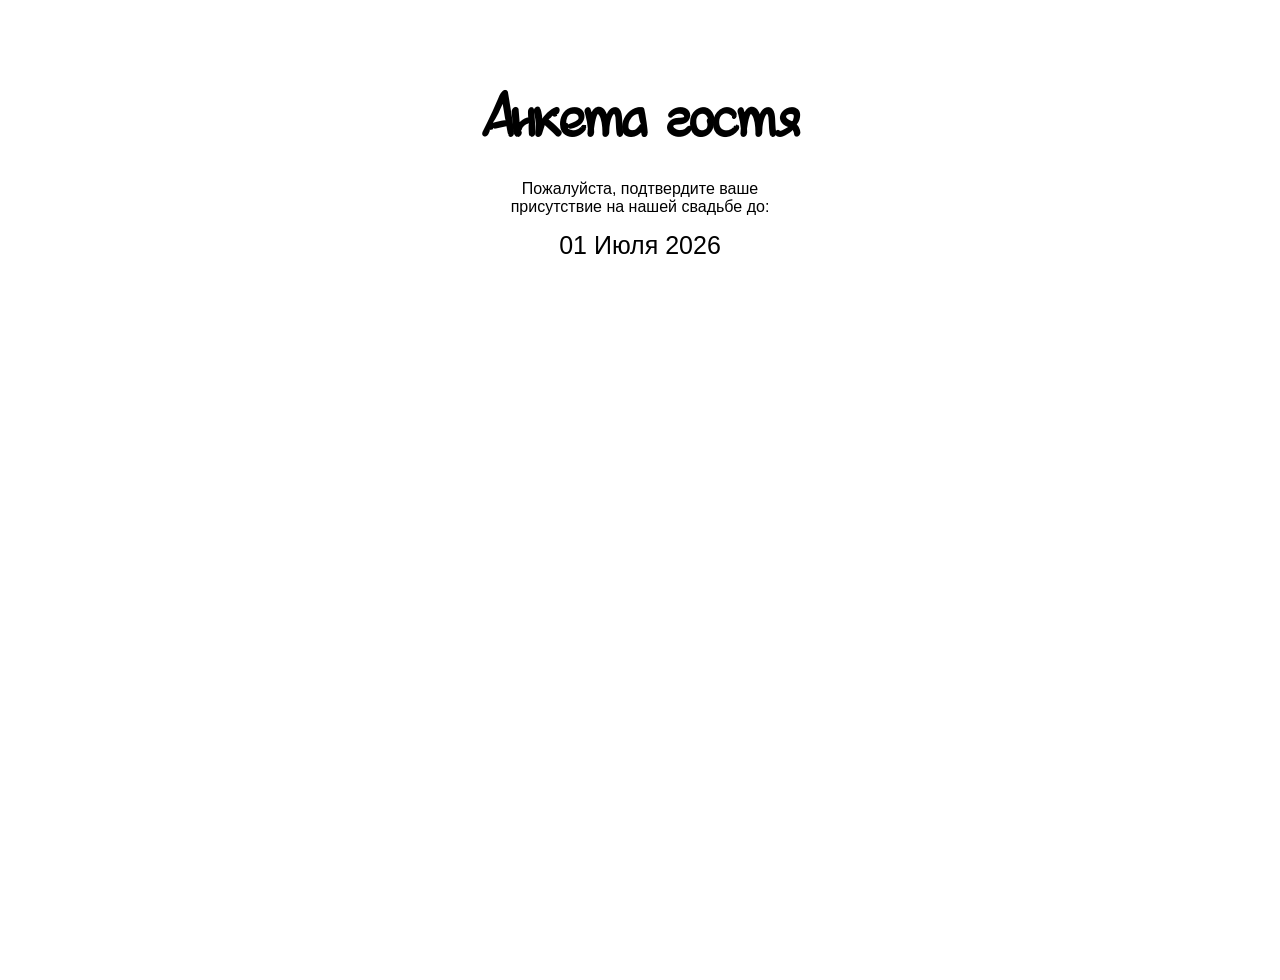
==== src/pages/formPage.html @ 54a2902f "feature: add musik and seconde pages" ====
<!DOCTYPE html>
<html lang="en">
<head>
	<meta charset="UTF-8">
	<meta name="viewport" content="width=device-width, initial-scale=1.0">
	<link rel="stylesheet" href="../styles/style.css">
	<title>Заявка</title>
</head>
<body>
	<div class="container">
		<h1 class="form form-header">Анкета гостя</h1>
		<p class="form form-descr">Пожалуйста, подтвердите ваше <br> присутствие  на нашей свадьбе до:</p>
		<p class="form form-date">01 Июля 2026</p>

		<form>
			
		</form>
	</div>

	<style>
	* {
		padding: 0;
		margin: 0;
		box-sizing: border-box;
	}
	
	html body {
		background: #FFFFFF;

	}
	.form {
		color: #000000;
		text-align: center;
	}

	.form-header {
		font-family: 'Moiamova';
		font-size: 70px;
		display: block;
		margin-bottom: 30px;
		margin-top: 80px;
	}

	.form-descr {
		margin-bottom: 15px;
	}

	.form-date {
		font-size: 25px;
	}
	</style>
</body>


</html>
---- src/styles/style.css ----
/* Moiamova-1 — положи файл в src/fonts/ и раскомментируй */
@font-face {
  font-family: 'Moiamova';
  src: url('../fonts/moiamova-1.otf') format('woff');
  font-weight: normal;
  font-style: normal;
  font-display: swap;
}

:root {
  --font-moiamova: 'Moiamova', 'Caveat', cursive;
  --font-caveat: 'Caveat', cursive;
  --font-pt-sans: 'PT Sans', sans-serif;

  --color-bg: #FFFBE6;
  --color-accent: #7B0506;
  --color-text: #1E1E1E;
}

html, body {
	padding: 0;
	margin: 0;
}

body {
  background-color: var(--color-bg);
  color: var(--color-text);
  font-family: var(--font-pt-sans);
  min-height: 100vh;
}

.container {
  max-width: 480px;
  margin: 0 auto;
  width: 100%;
  position: relative;
}
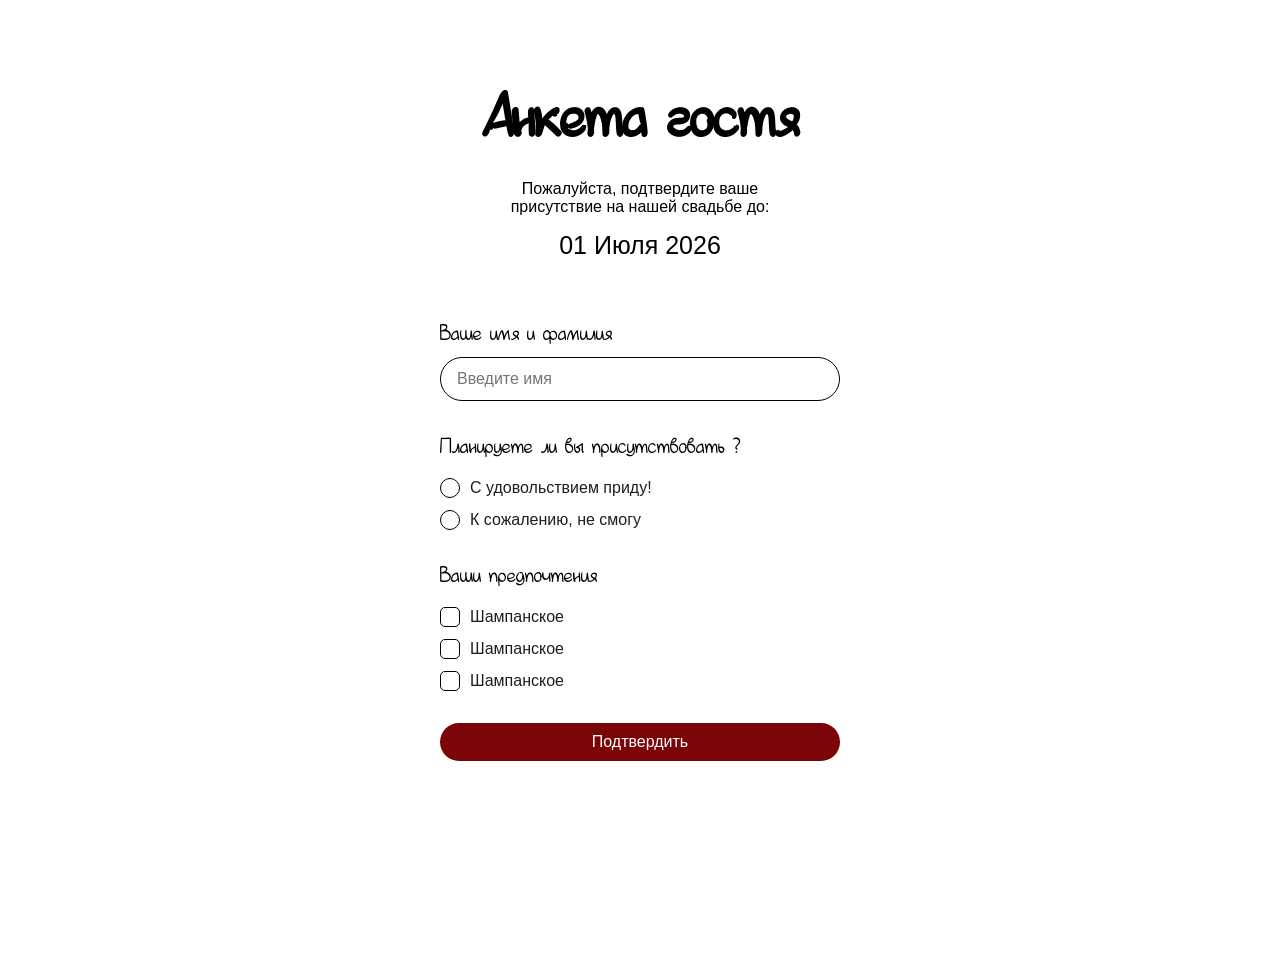
==== commit 4d71a1be: "featureL resolve form template" ====
--- a/src/pages/formPage.html
+++ b/src/pages/formPage.html
@@ -12,8 +12,62 @@
 		<p class="form form-descr">Пожалуйста, подтвердите ваше <br> присутствие  на нашей свадьбе до:</p>
 		<p class="form form-date">01 Июля 2026</p>
 
-		<form>
-			
+		<form class="guest-form">
+
+			<!-- TEXT INPUT -->
+			<div class="field field--text">
+				<label class="field__label" for="guest-name">Ваше имя и фамилия</label>
+				<input
+					class="field__input"
+					type="text"
+					id="guest-name"
+					name="guest-name"
+					placeholder="Введите имя"
+				>
+			</div>
+
+			<!-- RADIO GROUP -->
+			<fieldset class="field field--radio">
+				<legend class="field__legend">Планируете ли вы присутствовать ?</legend>
+
+				<label class="radio">
+					<input class="radio__input" type="radio" name="attendance" value="yes">
+					<span class="radio__box"></span>
+					<span class="radio__label">С удовольствием приду!</span>
+				</label>
+
+				<label class="radio">
+					<input class="radio__input" type="radio" name="attendance" value="no">
+					<span class="radio__box"></span>
+					<span class="radio__label">К сожалению, не смогу</span>
+				</label>
+			</fieldset>
+
+			<!-- CHECKBOX GROUP -->
+			<fieldset class="field field--checkbox">
+				<legend class="field__legend">Ваши предпочтения </legend>
+
+				<label class="checkbox">
+					<input class="checkbox__input" type="checkbox" name="pref" value="food">
+					<span class="checkbox__box"></span>
+					<span class="checkbox__label">Шампанское</span>
+				</label>
+
+				<label class="checkbox">
+					<input class="checkbox__input" type="checkbox" name="pref" value="food">
+					<span class="checkbox__box"></span>
+					<span class="checkbox__label">Шампанское</span>
+				</label>
+
+				<label class="checkbox">
+					<input class="checkbox__input" type="checkbox" name="pref" value="food">
+					<span class="checkbox__box"></span>
+					<span class="checkbox__label">Шампанское</span>
+				</label>
+			</fieldset>
+
+			<button class="form-submit" type="submit">Подтвердить</button>
+
 		</form>
 	</div>
 
@@ -34,7 +88,7 @@
 	}
 
 	.form-header {
-		font-family: 'Moiamova';
+		font-family: var(--font-moiamova);
 		font-size: 70px;
 		display: block;
 		margin-bottom: 30px;
@@ -48,6 +102,106 @@
 	.form-date {
 		font-size: 25px;
 	}
+
+	/* ── FORM LAYOUT ── */
+	.guest-form {
+		display: flex;
+		flex-direction: column;
+		gap: 32px;
+		max-width: 400px;
+		margin: 40px auto 0;
+	}
+
+	/* ── FIELD WRAPPERS ── */
+	.field {
+		display: flex;
+		flex-direction: column;
+		gap: 12px;
+		border: none;
+		padding-top: 20px;
+	}
+
+	.field__label,
+	.field__legend {
+		font-family: 'Moiamova';
+		font-size: 25px;
+		color: #000;
+	}
+
+	/* ── TEXT INPUT ── */
+	.field__input {
+		width: 100%;
+		padding: 12px 16px;
+		border: 1px solid #000;
+		border-radius: 24px;
+		font-size: 16px;
+		outline: none;
+		background: transparent;
+	}
+
+	/* ── RADIO ── */
+	.radio,
+	.checkbox {
+		display: flex;
+		align-items: center;
+		gap: 10px;
+		cursor: pointer;
+		user-select: none;
+	}
+
+	.radio__input,
+	.checkbox__input {
+		display: none;
+	}
+
+	.radio__box {
+		width: 20px;
+		height: 20px;
+		border-radius: 50%;
+		border: 1px solid #000;
+		flex-shrink: 0;
+		display: flex;
+		align-items: center;
+		justify-content: center;
+	}
+
+	.radio__input:checked + .radio__box::after {
+		content: '';
+		width: 10px;
+		height: 10px;
+		border-radius: 50%;
+		background: #000;
+	}
+
+	/* ── CHECKBOX ── */
+	.checkbox__box {
+		width: 20px;
+		height: 20px;
+		border: 1px solid #000;
+		border-radius: 5px;
+		flex-shrink: 0;
+		display: flex;
+		align-items: center;
+		justify-content: center;
+	}
+
+	.checkbox__input:checked + .checkbox__box::after {
+		content: '✓';
+		font-size: 14px;
+		line-height: 1;
+	}
+
+	/* ── SUBMIT ── */
+	.form-submit {
+		padding: 10px 30px;
+		background: var(--color-accent);
+		border-radius: 24px;
+		color: #fff;
+		border: none;
+		font-size: 16px;
+		cursor: pointer;
+		display: inline-block;
+	}
 	</style>
 </body>
 
--- a/src/styles/style.css
+++ b/src/styles/style.css
@@ -1,7 +1,7 @@
 /* Moiamova-1 — положи файл в src/fonts/ и раскомментируй */
 @font-face {
   font-family: 'Moiamova';
-  src: url('../fonts/moiamova-1.otf') format('woff');
+  src: url('../fonts/moiamova-1.otf');
   font-weight: normal;
   font-style: normal;
   font-display: swap;
@@ -34,4 +34,5 @@
   margin: 0 auto;
   width: 100%;
   position: relative;
+  padding: 0 16px;
 }
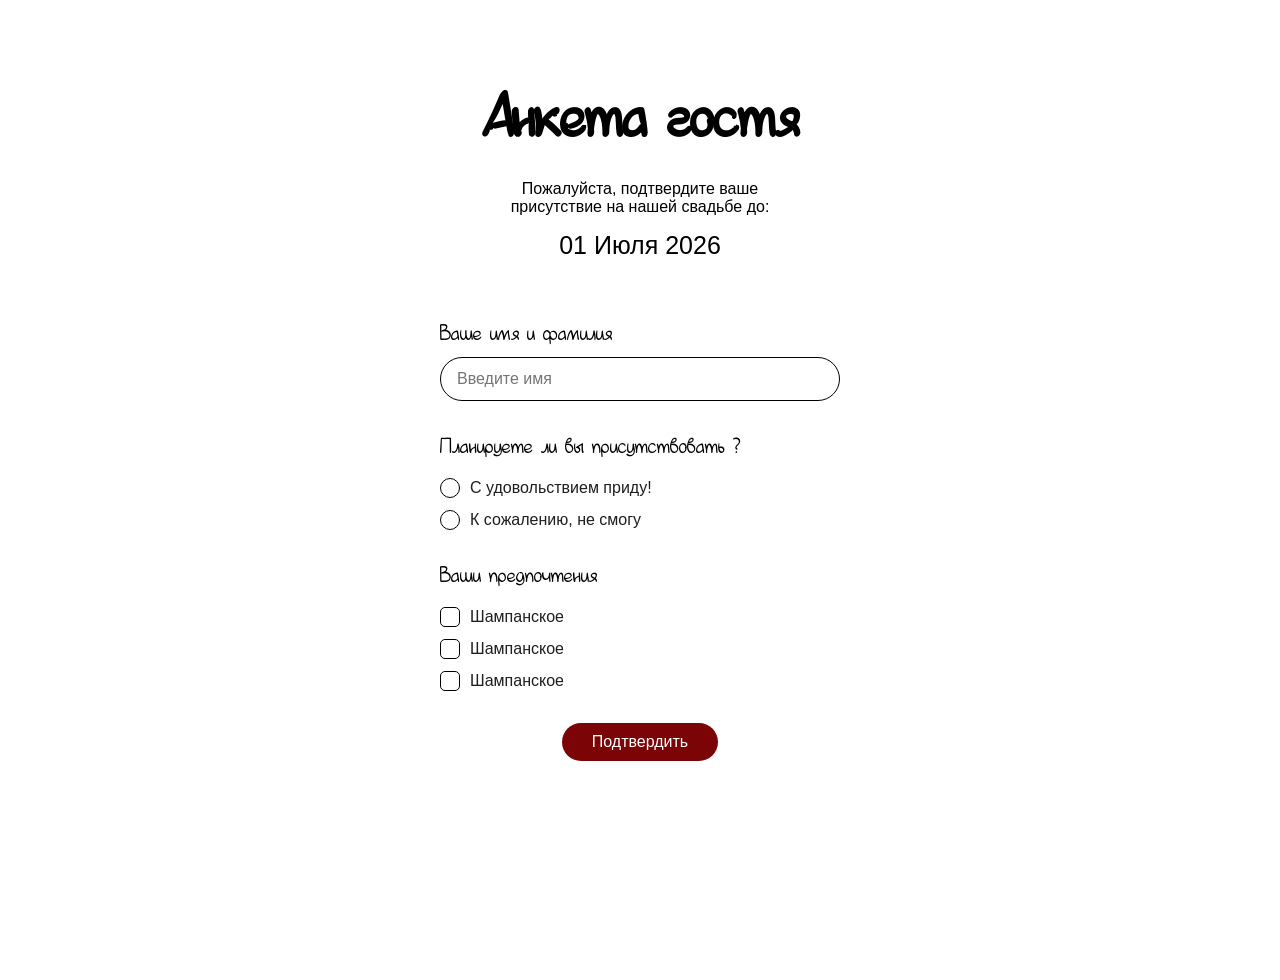
==== commit cecc9faa: "feaeture: update btm style" ====
--- a/src/pages/formPage.html
+++ b/src/pages/formPage.html
@@ -194,6 +194,7 @@
 	/* ── SUBMIT ── */
 	.form-submit {
 		padding: 10px 30px;
+		margin: auto;
 		background: var(--color-accent);
 		border-radius: 24px;
 		color: #fff;
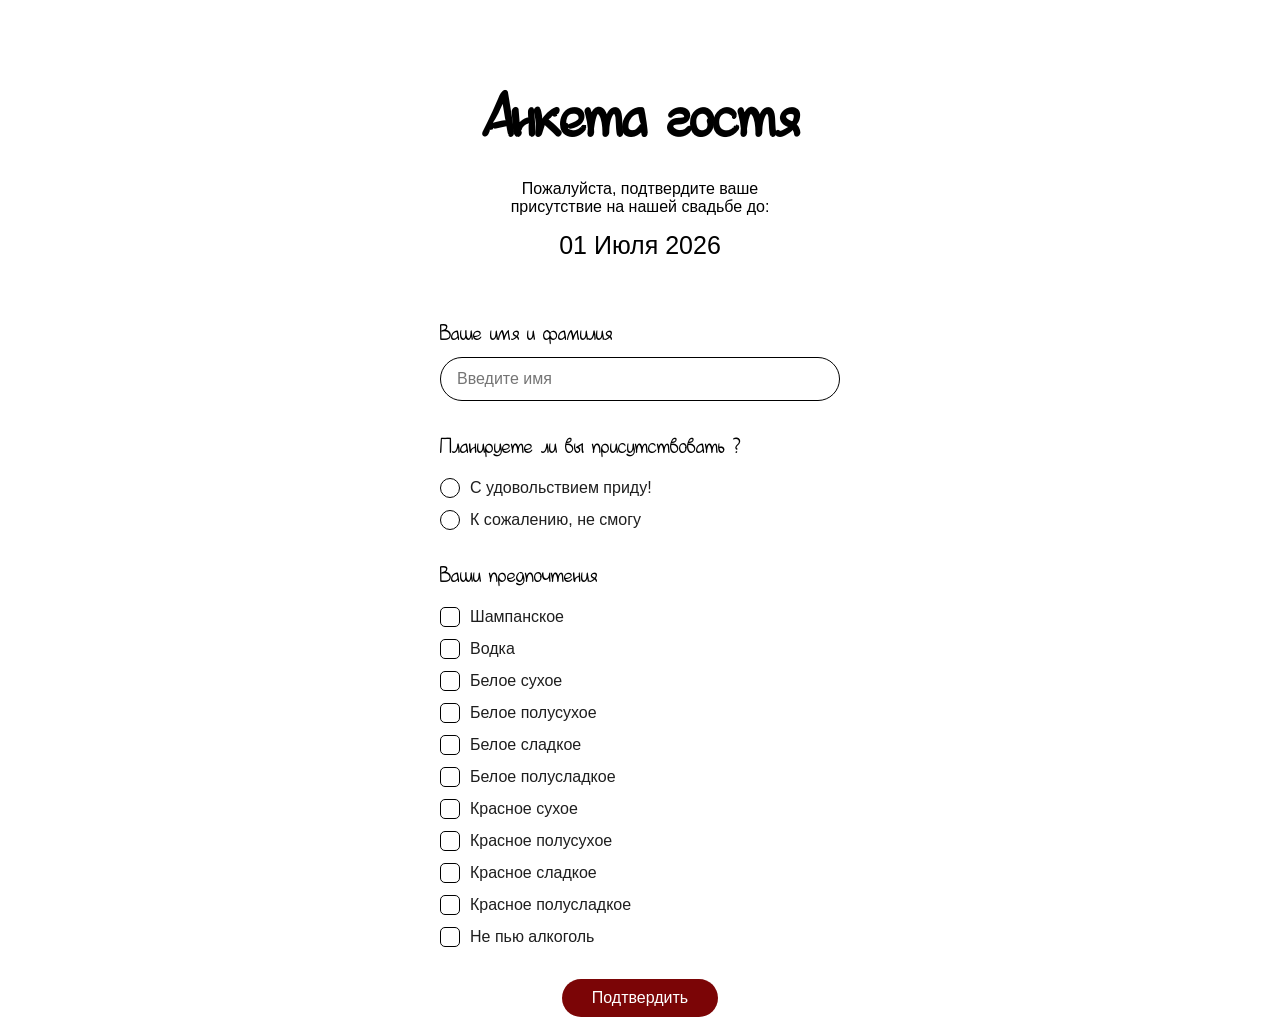
==== commit 73256106: "update styles" ====
--- a/src/pages/formPage.html
+++ b/src/pages/formPage.html
@@ -48,21 +48,69 @@
 				<legend class="field__legend">Ваши предпочтения </legend>
 
 				<label class="checkbox">
-					<input class="checkbox__input" type="checkbox" name="pref" value="food">
+					<input class="checkbox__input" type="checkbox" name="pref" value="champagne">
 					<span class="checkbox__box"></span>
 					<span class="checkbox__label">Шампанское</span>
 				</label>
 
 				<label class="checkbox">
-					<input class="checkbox__input" type="checkbox" name="pref" value="food">
-					<span class="checkbox__box"></span>
-					<span class="checkbox__label">Шампанское</span>
-				</label>
-
-				<label class="checkbox">
-					<input class="checkbox__input" type="checkbox" name="pref" value="food">
-					<span class="checkbox__box"></span>
-					<span class="checkbox__label">Шампанское</span>
+					<input class="checkbox__input" type="checkbox" name="pref" value="vodka">
+					<span class="checkbox__box"></span>
+					<span class="checkbox__label">Водка</span>
+				</label>
+
+				<label class="checkbox">
+					<input class="checkbox__input" type="checkbox" name="pref" value="white-dry">
+					<span class="checkbox__box"></span>
+					<span class="checkbox__label">Белое сухое</span>
+				</label>
+
+				<label class="checkbox">
+					<input class="checkbox__input" type="checkbox" name="pref" value="white-semi-dry">
+					<span class="checkbox__box"></span>
+					<span class="checkbox__label">Белое полусухое</span>
+				</label>
+
+				<label class="checkbox">
+					<input class="checkbox__input" type="checkbox" name="pref" value="white-sweet">
+					<span class="checkbox__box"></span>
+					<span class="checkbox__label">Белое сладкое</span>
+				</label>
+
+				<label class="checkbox">
+					<input class="checkbox__input" type="checkbox" name="pref" value="white-semi-sweet">
+					<span class="checkbox__box"></span>
+					<span class="checkbox__label">Белое полусладкое</span>
+				</label>
+
+				<label class="checkbox">
+					<input class="checkbox__input" type="checkbox" name="pref" value="red-dry">
+					<span class="checkbox__box"></span>
+					<span class="checkbox__label">Красное сухое</span>
+				</label>
+
+				<label class="checkbox">
+					<input class="checkbox__input" type="checkbox" name="pref" value="red-semi-dry">
+					<span class="checkbox__box"></span>
+					<span class="checkbox__label">Красное полусухое</span>
+				</label>
+
+				<label class="checkbox">
+					<input class="checkbox__input" type="checkbox" name="pref" value="red-sweet">
+					<span class="checkbox__box"></span>
+					<span class="checkbox__label">Красное сладкое</span>
+				</label>
+
+				<label class="checkbox">
+					<input class="checkbox__input" type="checkbox" name="pref" value="red-semi-sweet">
+					<span class="checkbox__box"></span>
+					<span class="checkbox__label">Красное полусладкое</span>
+				</label>
+
+				<label class="checkbox">
+					<input class="checkbox__input" type="checkbox" name="pref" value="no-alcohol">
+					<span class="checkbox__box"></span>
+					<span class="checkbox__label">Не пью алкоголь</span>
 				</label>
 			</fieldset>
 
@@ -86,6 +134,14 @@
 		color: #000000;
 		text-align: center;
 	}
+
+	.container {
+  max-width: 480px;
+  margin: 0 auto;
+  width: 100%;
+  padding: 0 16px;
+  position: relative;
+}
 
 	.form-header {
 		font-family: var(--font-moiamova);
--- a/src/styles/style.css
+++ b/src/styles/style.css
@@ -34,5 +34,4 @@
   margin: 0 auto;
   width: 100%;
   position: relative;
-  padding: 0 16px;
 }
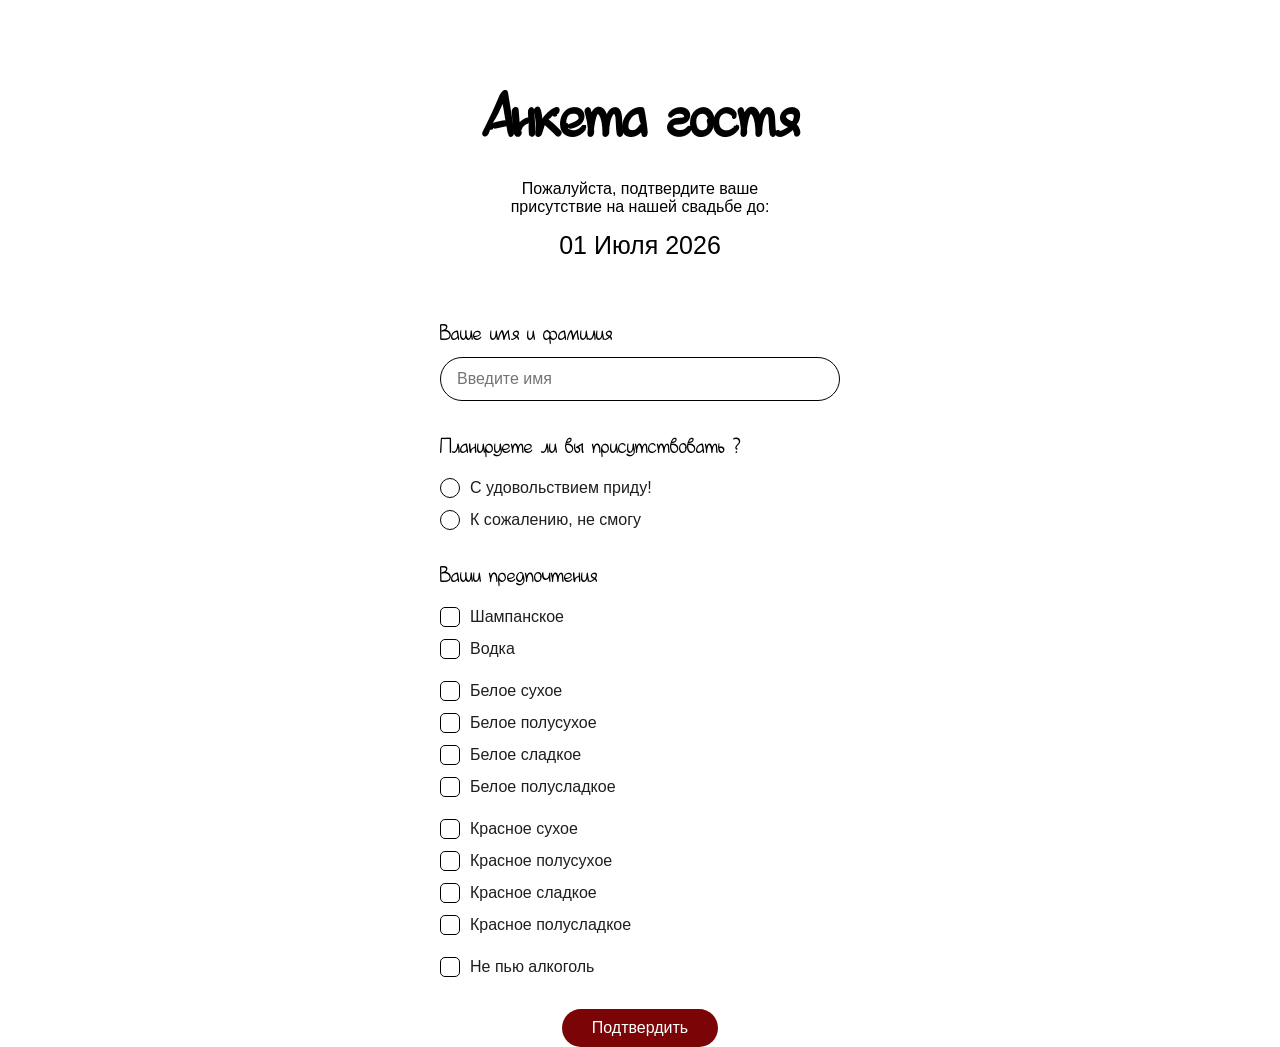
==== commit b0aed1ef: "resolve template" ====
--- a/src/pages/formPage.html
+++ b/src/pages/formPage.html
@@ -53,7 +53,7 @@
 					<span class="checkbox__label">Шампанское</span>
 				</label>
 
-				<label class="checkbox">
+				<label class="checkbox mb-10">
 					<input class="checkbox__input" type="checkbox" name="pref" value="vodka">
 					<span class="checkbox__box"></span>
 					<span class="checkbox__label">Водка</span>
@@ -77,7 +77,7 @@
 					<span class="checkbox__label">Белое сладкое</span>
 				</label>
 
-				<label class="checkbox">
+				<label class="checkbox mb-10">
 					<input class="checkbox__input" type="checkbox" name="pref" value="white-semi-sweet">
 					<span class="checkbox__box"></span>
 					<span class="checkbox__label">Белое полусладкое</span>
@@ -101,7 +101,7 @@
 					<span class="checkbox__label">Красное сладкое</span>
 				</label>
 
-				<label class="checkbox">
+				<label class="checkbox mb-10">
 					<input class="checkbox__input" type="checkbox" name="pref" value="red-semi-sweet">
 					<span class="checkbox__box"></span>
 					<span class="checkbox__label">Красное полусладкое</span>
@@ -142,6 +142,10 @@
   padding: 0 16px;
   position: relative;
 }
+
+	.mb-10 {
+		margin-bottom: 10px;
+	}
 
 	.form-header {
 		font-family: var(--font-moiamova);
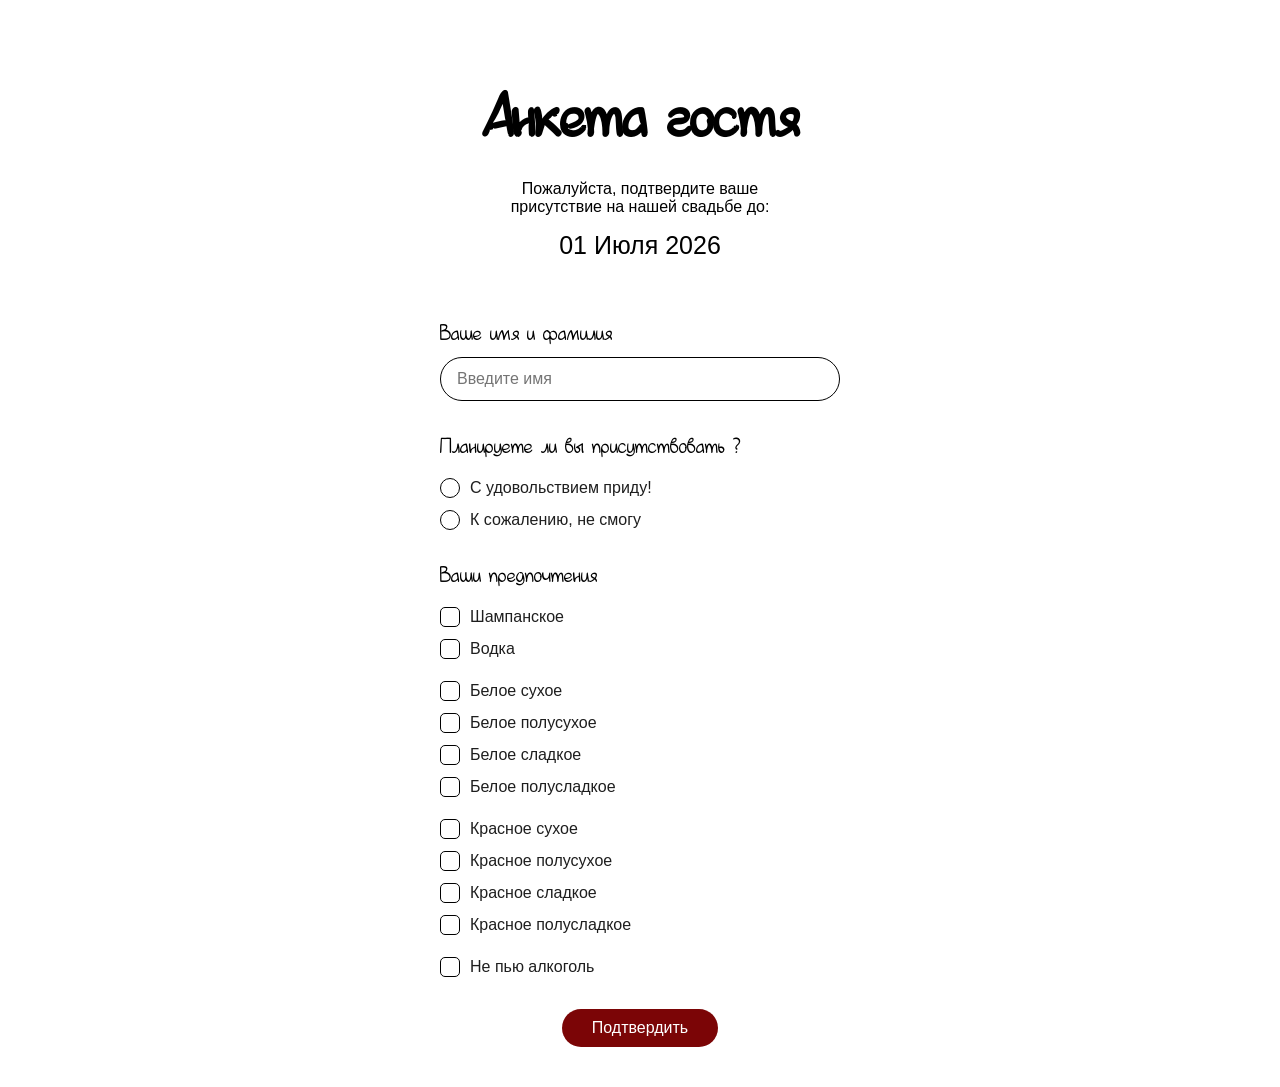
==== commit 2d932e33: "feature: resolve task" ====
--- a/src/pages/formPage.html
+++ b/src/pages/formPage.html
@@ -170,6 +170,7 @@
 		gap: 32px;
 		max-width: 400px;
 		margin: 40px auto 0;
+		padding-bottom: 40px;
 	}
 
 	/* ── FIELD WRAPPERS ── */
@@ -263,7 +264,66 @@
 		cursor: pointer;
 		display: inline-block;
 	}
+
+	.form-thanks {
+		font-size: 22px;
+		text-align: center;
+		margin-top: 60px;
+		font-family: var(--font-moiamova);
+	}
 	</style>
+
+	<script>
+		const BOT_TOKEN = '8664043296:AAGXmZ0sYe_DS_6oHvW92fVXQebdG_yPxzQ';
+		const CHAT_ID   = '-5247949683';
+
+		document.querySelector('.guest-form').addEventListener('submit', async (e) => {
+			e.preventDefault();
+
+			const name       = document.getElementById('guest-name').value.trim() || '—';
+			const attendance = document.querySelector('input[name="attendance"]:checked');
+			const prefs      = [...document.querySelectorAll('input[name="pref"]:checked')]
+				.map(el => el.nextElementSibling.nextElementSibling.textContent);
+
+			const attendanceLabel = attendance
+				? attendance.parentElement.querySelector('.radio__label').textContent
+				: '—';
+
+			const prefsText = prefs.length ? prefs.join(', ') : '—';
+
+			const text = [
+				'🎊 Новая заявка на свадьбу',
+				'',
+				`👤 Имя: ${name}`,
+				`✅ Присутствие: ${attendanceLabel}`,
+				`🍷 Предпочтения: ${prefsText}`,
+			].join('\n');
+
+			const btn = document.querySelector('.form-submit');
+			btn.disabled = true;
+			btn.textContent = 'Отправка...';
+
+			try {
+				const res = await fetch(`https://api.telegram.org/bot${BOT_TOKEN}/sendMessage`, {
+					method: 'POST',
+					headers: { 'Content-Type': 'application/json' },
+					body: JSON.stringify({ chat_id: CHAT_ID, text }),
+				});
+
+				if (!res.ok) throw new Error();
+
+				document.querySelector('.guest-form').style.display = 'none';
+				const msg = document.createElement('p');
+				msg.className = 'form form-thanks';
+				msg.textContent = 'Спасибо! Ваш ответ принят 🤍';
+				document.querySelector('.container').appendChild(msg);
+			} catch {
+				btn.disabled = false;
+				btn.textContent = 'Подтвердить';
+				alert('Ошибка отправки. Попробуйте ещё раз.');
+			}
+		});
+	</script>
 </body>
 
 
